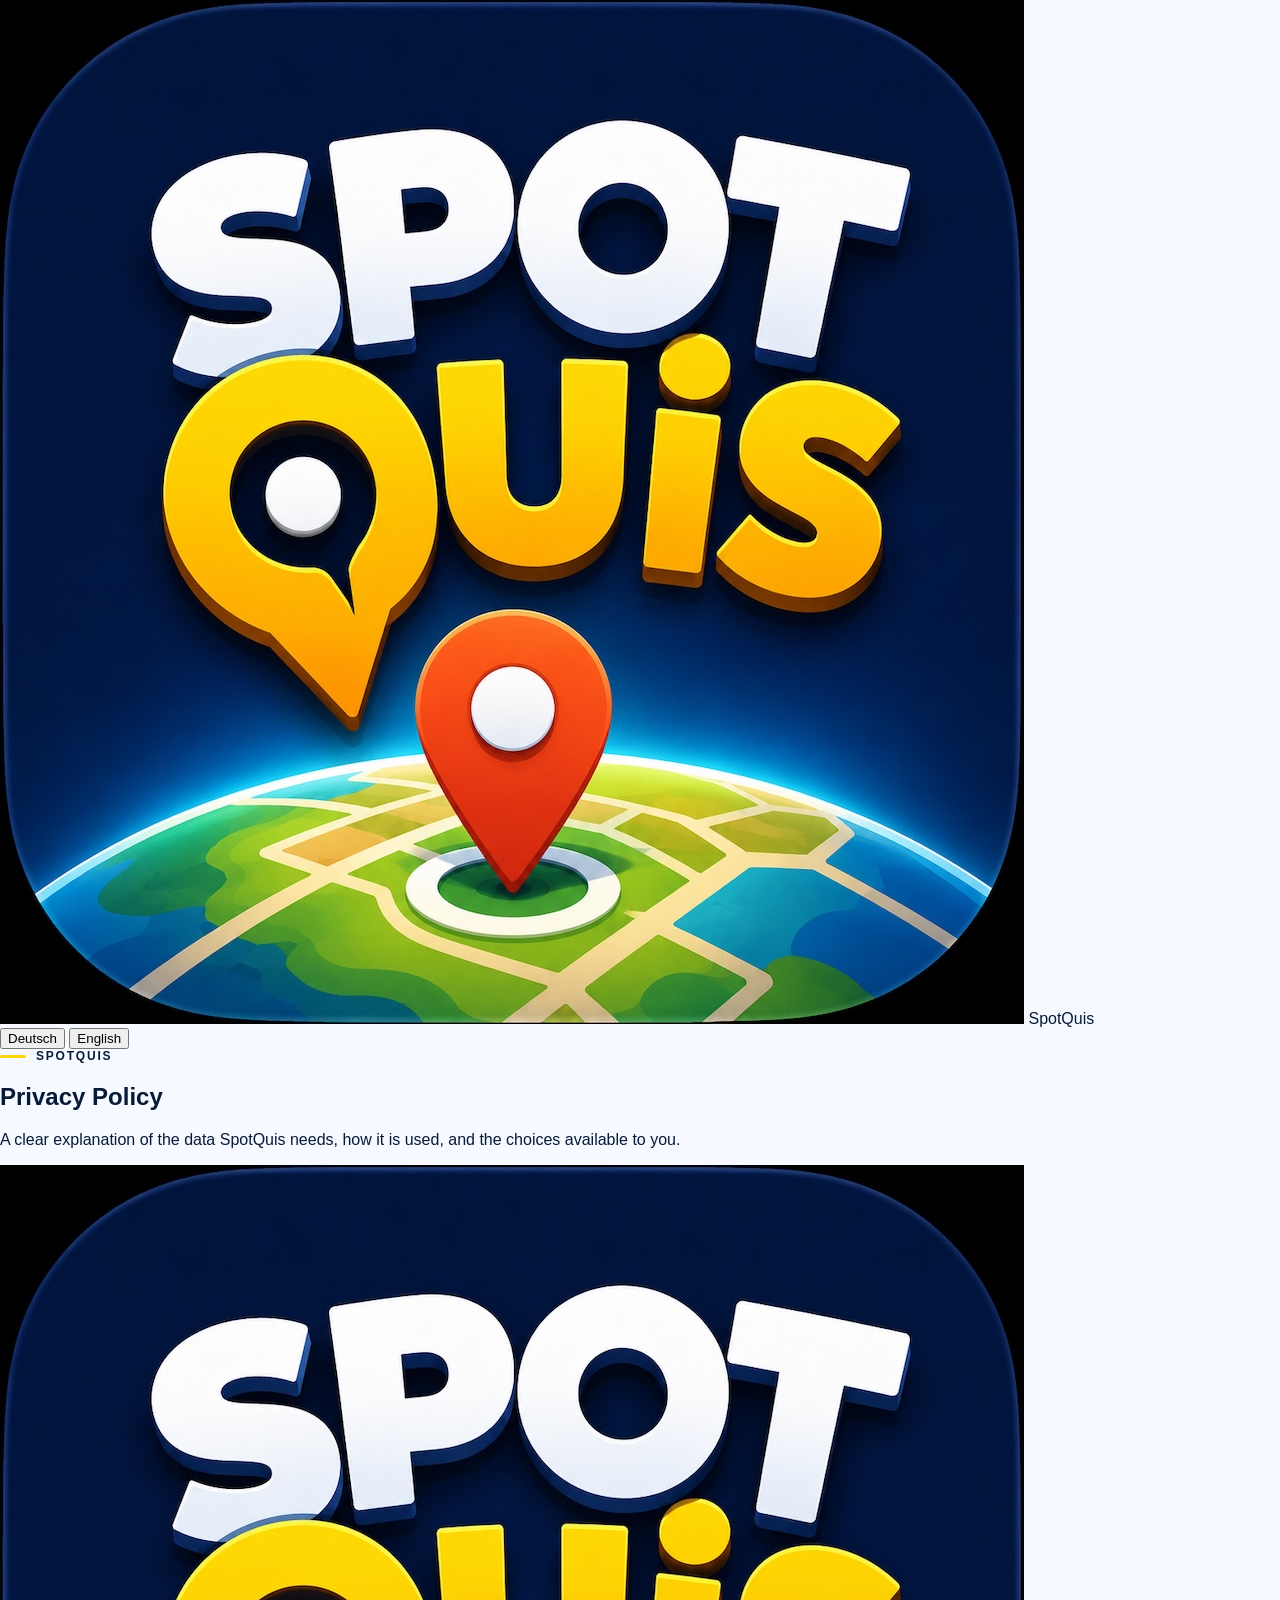
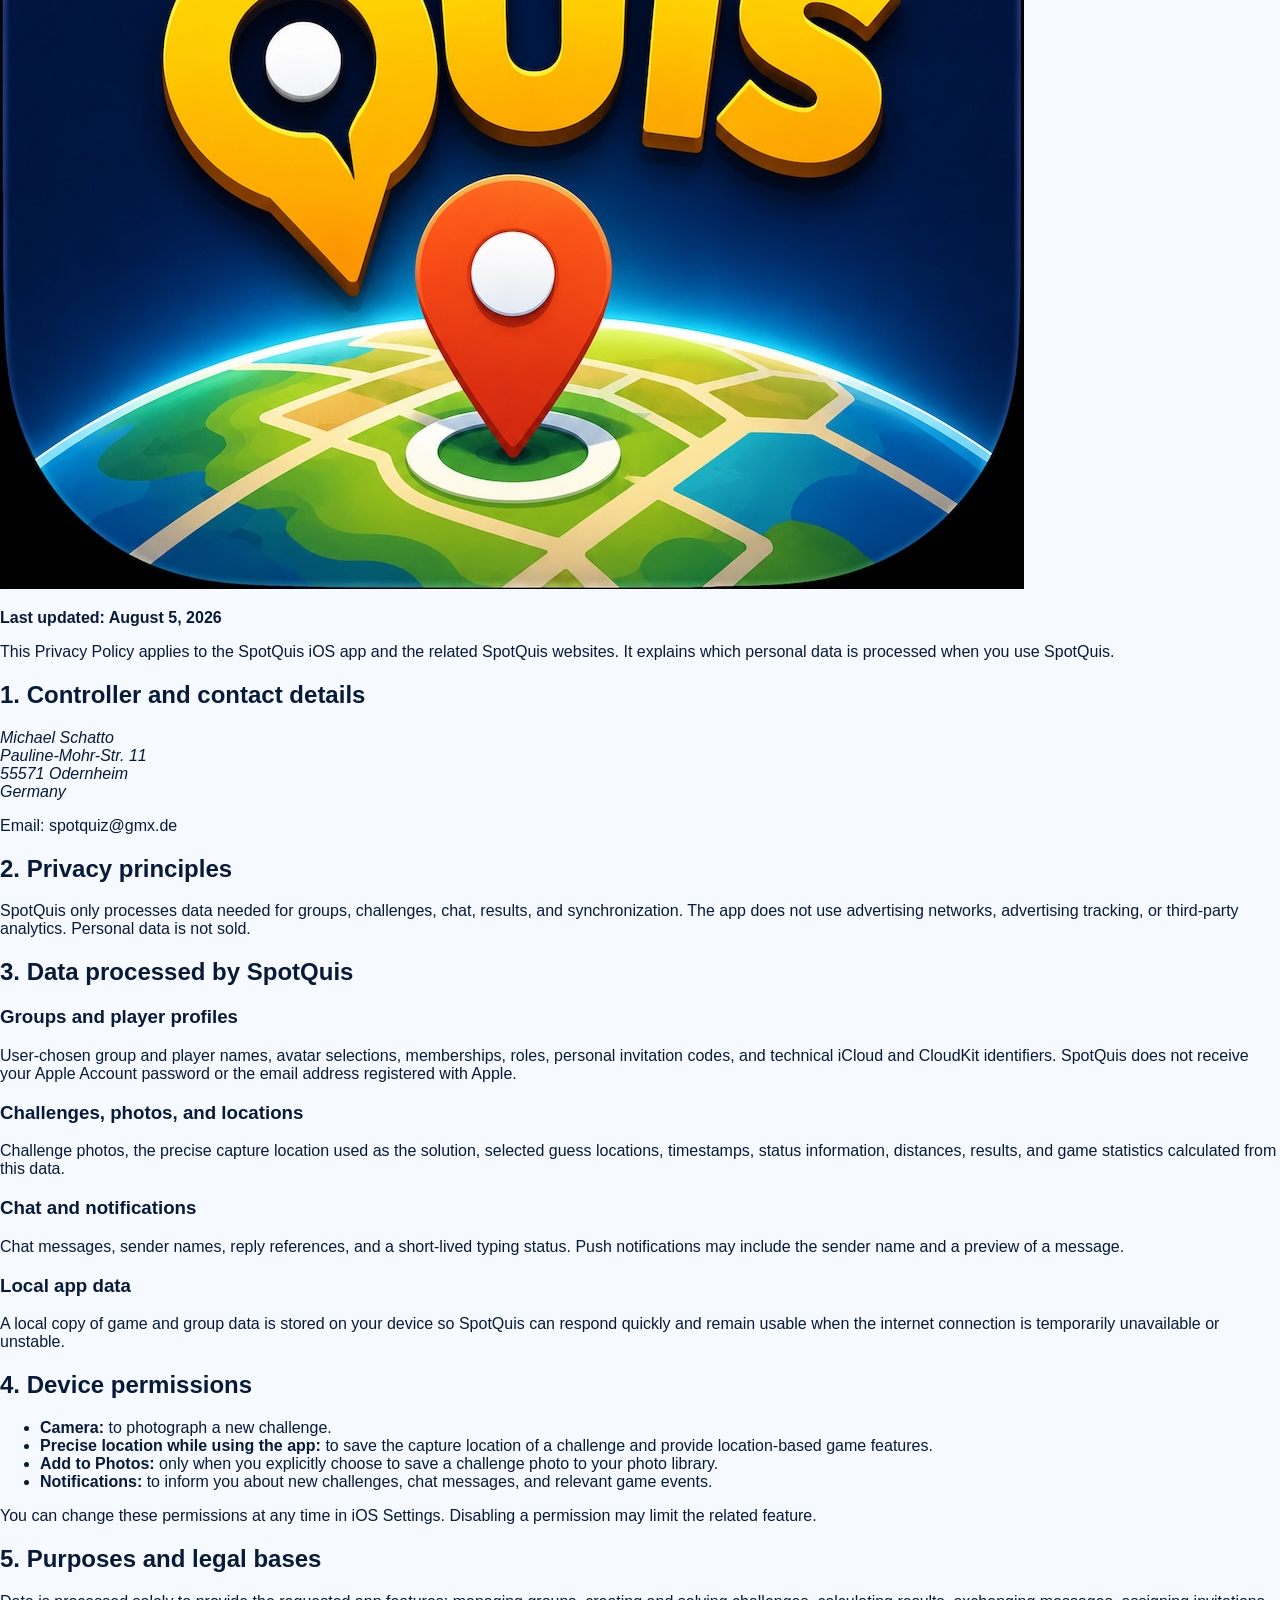
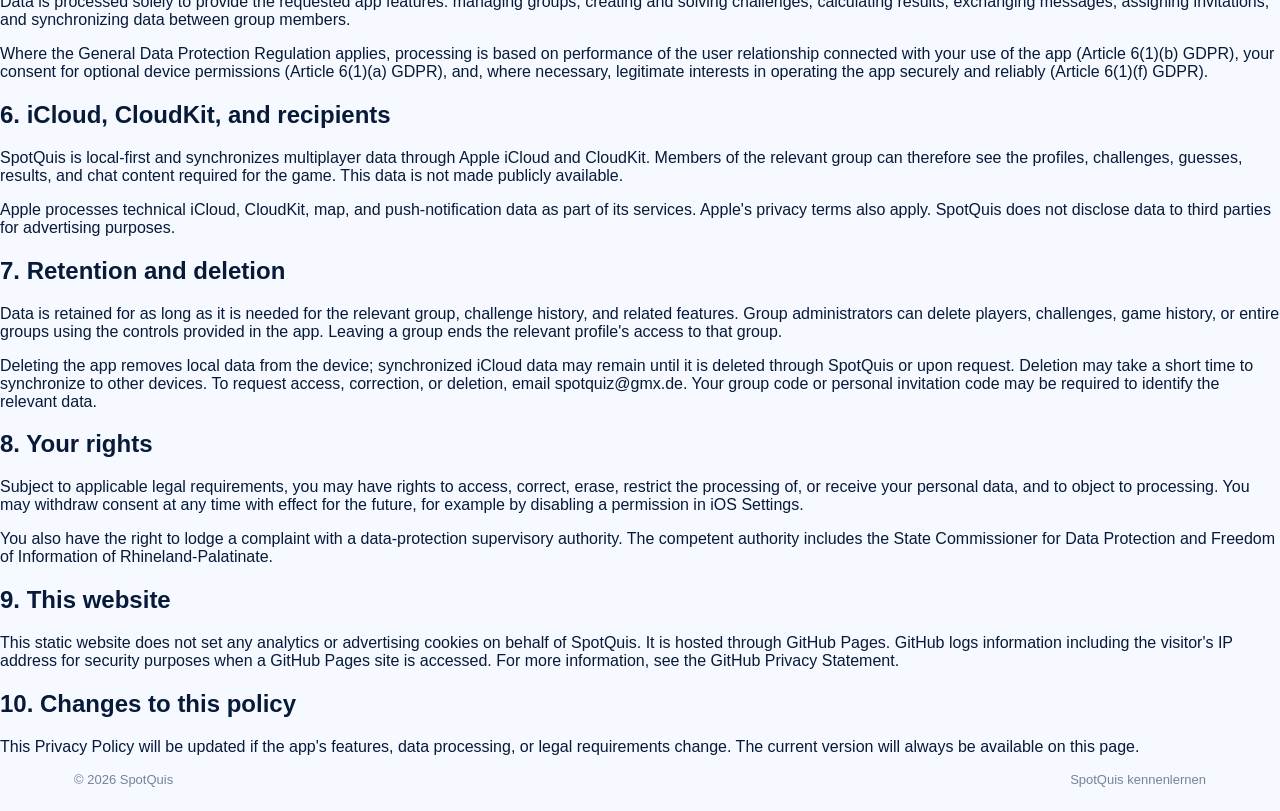
==== Website-GitHub-Pages/privacy/index.html @ 191200d1 "Zweisprachige Datenschutzerklärung hinzufügen" ====
<!doctype html>
<html lang="de">
  <head>
    <meta charset="utf-8">
    <meta name="viewport" content="width=device-width, initial-scale=1">
    <title>SpotQuis – Datenschutz / Privacy Policy</title>
    <meta name="description" content="Datenschutzerklärung und Privacy Policy für die SpotQuis App.">
    <meta property="og:title" content="SpotQuis – Datenschutz / Privacy Policy">
    <meta property="og:description" content="Informationen zum Datenschutz in der SpotQuis App.">
    <meta property="og:type" content="website">
    <meta property="og:url" content="https://mschatto.github.io/SpotQuis/Website-GitHub-Pages/privacy/">
    <meta property="og:image" content="https://mschatto.github.io/SpotQuis/Website-GitHub-Pages/assets/og.png">
    <link rel="icon" href="../assets/spotquis-icon.jpg">
    <link rel="apple-touch-icon" href="../assets/spotquis-icon.jpg">
    <link rel="stylesheet" href="../assets/style.css?v=privacy-1">
  </head>
  <body class="privacy-page">
    <header class="privacy-topbar">
      <a class="privacy-brand" href="../share/" aria-label="SpotQuis">
        <img src="../assets/spotquis-icon.jpg" alt="">
        <span>SpotQuis</span>
      </a>
      <nav class="language-switcher" aria-label="Sprache / Language">
        <button type="button" data-language="de" aria-pressed="true">Deutsch</button>
        <button type="button" data-language="en" aria-pressed="false">English</button>
      </nav>
    </header>

    <main class="privacy-main">
      <section class="privacy-hero">
        <div>
          <p class="eyebrow"><span></span> SpotQuis</p>
          <h1 data-title-de="Datenschutz" data-title-en="Privacy Policy">Datenschutz</h1>
          <p data-lead-de="Transparent erklärt: welche Daten SpotQuis benötigt, wofür sie verwendet werden und welche Möglichkeiten du hast."
             data-lead-en="A clear explanation of the data SpotQuis needs, how it is used, and the choices available to you.">
            Transparent erklärt: welche Daten SpotQuis benötigt, wofür sie verwendet werden und welche Möglichkeiten du hast.
          </p>
        </div>
        <img src="../assets/spotquis-icon.jpg" alt="SpotQuis App-Icon">
      </section>

      <article class="privacy-document" data-content-language="de">
        <div class="document-intro">
          <p><strong>Stand: 5. August 2026</strong></p>
          <p>Diese Datenschutzerklärung gilt für die iOS-App SpotQuis und die zugehörigen SpotQuis-Webseiten. Sie beschreibt, welche personenbezogenen Daten bei der Nutzung verarbeitet werden.</p>
        </div>

        <section>
          <h2>1. Verantwortlicher und Kontakt</h2>
          <address>
            Michael Schatto<br>
            Pauline-Mohr-Str. 11<br>
            55571 Odernheim<br>
            Deutschland
          </address>
          <p>E-Mail: <a href="mailto:spotquiz@gmx.de">spotquiz@gmx.de</a></p>
        </section>

        <section>
          <h2>2. Grundsätze</h2>
          <p>SpotQuis verarbeitet nur Daten, die für Gruppen, Challenges, Chat, Ergebnisse und die Synchronisierung benötigt werden. Die App verwendet keine Werbenetzwerke, kein Werbe-Tracking und keine Analysedienste von Drittanbietern. Personenbezogene Daten werden nicht verkauft.</p>
        </section>

        <section>
          <h2>3. Welche Daten verarbeitet werden</h2>
          <div class="privacy-grid">
            <div class="privacy-item">
              <h3>Gruppen und Spielerprofile</h3>
              <p>Frei gewählte Gruppen- und Spielernamen, Avatar-Auswahl, Mitgliedschaften, Rollen, persönliche Einladungscodes sowie technische iCloud- und CloudKit-Kennungen. SpotQuis erhält dadurch weder dein Apple-ID-Passwort noch deine bei Apple hinterlegte E-Mail-Adresse.</p>
            </div>
            <div class="privacy-item">
              <h3>Challenges, Fotos und Orte</h3>
              <p>Challenge-Fotos, der genaue Aufnahmeort als Lösung, ausgewählte Tipp-Positionen, Zeitangaben, Status, Distanzen, Ergebnisse und daraus berechnete Spielstatistiken.</p>
            </div>
            <div class="privacy-item">
              <h3>Chat und Benachrichtigungen</h3>
              <p>Chat-Nachrichten, Absendername, Antwortbezüge und ein kurzzeitiger Tippstatus. Push-Mitteilungen können Absendernamen und eine Nachrichtenvorschau enthalten.</p>
            </div>
            <div class="privacy-item">
              <h3>Lokale App-Daten</h3>
              <p>Eine lokale Kopie der Spiel- und Gruppendaten wird auf deinem Gerät gespeichert, damit SpotQuis schnell reagiert und zeitweise auch ohne stabile Internetverbindung nutzbar bleibt.</p>
            </div>
          </div>
        </section>

        <section>
          <h2>4. Geräteberechtigungen</h2>
          <ul>
            <li><strong>Kamera:</strong> zum Fotografieren einer neuen Challenge.</li>
            <li><strong>Genauer Standort während der Nutzung:</strong> um den Aufnahmeort einer Challenge zu speichern und standortbezogene Spielfunktionen bereitzustellen.</li>
            <li><strong>Fotos hinzufügen:</strong> nur wenn du dich ausdrücklich entscheidest, ein Challenge-Foto in deiner Mediathek zu speichern.</li>
            <li><strong>Mitteilungen:</strong> um über neue Challenges, Chat-Nachrichten und relevante Spielereignisse zu informieren.</li>
          </ul>
          <p>Du kannst diese Berechtigungen jederzeit in den iOS-Einstellungen ändern. Eine Deaktivierung kann die jeweilige Funktion einschränken.</p>
        </section>

        <section>
          <h2>5. Zwecke und Rechtsgrundlagen</h2>
          <p>Die Verarbeitung dient ausschließlich dazu, die gewünschten App-Funktionen bereitzustellen: Gruppen verwalten, Challenges erstellen und lösen, Ergebnisse berechnen, Nachrichten austauschen, Einladungen zuordnen und Daten zwischen Gruppenmitgliedern synchronisieren.</p>
          <p>Soweit die Datenschutz-Grundverordnung anwendbar ist, erfolgt die Verarbeitung zur Erfüllung des mit der App-Nutzung verbundenen Nutzungsverhältnisses (Art. 6 Abs. 1 lit. b DSGVO), aufgrund deiner Einwilligung bei optionalen Geräteberechtigungen (Art. 6 Abs. 1 lit. a DSGVO) und, soweit erforderlich, aufgrund berechtigter Interessen an einem sicheren und zuverlässigen Betrieb (Art. 6 Abs. 1 lit. f DSGVO).</p>
        </section>

        <section>
          <h2>6. iCloud, CloudKit und Empfänger</h2>
          <p>SpotQuis ist „Local First“ und synchronisiert Mehrspieler-Daten über Apple iCloud und CloudKit. Dadurch können die Mitglieder der jeweiligen Gruppe die für das Spiel erforderlichen Profile, Challenges, Tipps, Ergebnisse und Chat-Inhalte sehen. Daten werden nicht öffentlich bereitgestellt.</p>
          <p>Apple verarbeitet technische iCloud-, CloudKit-, Karten- und Push-Mitteilungsdaten im Rahmen seiner Dienste. Es gelten ergänzend die Datenschutzbestimmungen von Apple. SpotQuis gibt Daten nicht zu Werbezwecken an Dritte weiter.</p>
        </section>

        <section>
          <h2>7. Speicherdauer und Löschung</h2>
          <p>Daten werden gespeichert, solange sie für die jeweilige Gruppe, den Challenge-Verlauf und die zugehörigen Funktionen benötigt werden. Gruppenadministratoren können Spieler, Challenges, Spielverläufe oder ganze Gruppen über die angebotenen App-Funktionen löschen. Das Verlassen einer Gruppe beendet den Zugriff des betreffenden Profils auf diese Gruppe.</p>
          <p>Beim Löschen der App werden die lokalen Daten vom Gerät entfernt; synchronisierte iCloud-Daten können weiterhin bestehen, bis sie über SpotQuis oder auf Anfrage gelöscht werden. Die Synchronisierung einer Löschung auf andere Geräte kann kurze Zeit dauern. Für Auskunft, Berichtigung oder Löschung kannst du dich unter <a href="mailto:spotquiz@gmx.de">spotquiz@gmx.de</a> melden. Zur Zuordnung kann die Angabe des Gruppen- oder persönlichen Einladungscodes erforderlich sein.</p>
        </section>

        <section>
          <h2>8. Deine Rechte</h2>
          <p>Soweit die gesetzlichen Voraussetzungen vorliegen, hast du insbesondere Rechte auf Auskunft, Berichtigung, Löschung, Einschränkung der Verarbeitung, Datenübertragbarkeit und Widerspruch. Eine erteilte Einwilligung kann jederzeit mit Wirkung für die Zukunft widerrufen werden, etwa durch das Abschalten einer Berechtigung in den iOS-Einstellungen.</p>
          <p>Du kannst dich außerdem bei einer Datenschutzaufsichtsbehörde beschweren. Zuständig ist insbesondere der <a href="https://www.datenschutz.rlp.de/themen/datenschutzhinweise/beschwerden" target="_blank" rel="noreferrer">Landesbeauftragte für den Datenschutz und die Informationsfreiheit Rheinland-Pfalz</a>.</p>
        </section>

        <section>
          <h2>9. Diese Website</h2>
          <p>Diese statische Website setzt durch SpotQuis keine eigenen Analyse- oder Werbe-Cookies ein. Sie wird über GitHub Pages bereitgestellt. GitHub protokolliert beim Abruf einer GitHub-Pages-Seite unter anderem die IP-Adresse zu Sicherheitszwecken. Weitere Informationen enthält die <a href="https://docs.github.com/en/site-policy/privacy-policies/github-general-privacy-statement" target="_blank" rel="noreferrer">Datenschutzerklärung von GitHub</a>.</p>
        </section>

        <section>
          <h2>10. Änderungen</h2>
          <p>Diese Datenschutzerklärung wird angepasst, wenn sich Funktionen, Datenverarbeitungen oder rechtliche Anforderungen ändern. Die aktuelle Fassung ist stets auf dieser Seite verfügbar.</p>
        </section>
      </article>

      <article class="privacy-document" data-content-language="en" hidden>
        <div class="document-intro">
          <p><strong>Last updated: August 5, 2026</strong></p>
          <p>This Privacy Policy applies to the SpotQuis iOS app and the related SpotQuis websites. It explains which personal data is processed when you use SpotQuis.</p>
        </div>

        <section>
          <h2>1. Controller and contact details</h2>
          <address>
            Michael Schatto<br>
            Pauline-Mohr-Str. 11<br>
            55571 Odernheim<br>
            Germany
          </address>
          <p>Email: <a href="mailto:spotquiz@gmx.de">spotquiz@gmx.de</a></p>
        </section>

        <section>
          <h2>2. Privacy principles</h2>
          <p>SpotQuis only processes data needed for groups, challenges, chat, results, and synchronization. The app does not use advertising networks, advertising tracking, or third-party analytics. Personal data is not sold.</p>
        </section>

        <section>
          <h2>3. Data processed by SpotQuis</h2>
          <div class="privacy-grid">
            <div class="privacy-item">
              <h3>Groups and player profiles</h3>
              <p>User-chosen group and player names, avatar selections, memberships, roles, personal invitation codes, and technical iCloud and CloudKit identifiers. SpotQuis does not receive your Apple Account password or the email address registered with Apple.</p>
            </div>
            <div class="privacy-item">
              <h3>Challenges, photos, and locations</h3>
              <p>Challenge photos, the precise capture location used as the solution, selected guess locations, timestamps, status information, distances, results, and game statistics calculated from this data.</p>
            </div>
            <div class="privacy-item">
              <h3>Chat and notifications</h3>
              <p>Chat messages, sender names, reply references, and a short-lived typing status. Push notifications may include the sender name and a preview of a message.</p>
            </div>
            <div class="privacy-item">
              <h3>Local app data</h3>
              <p>A local copy of game and group data is stored on your device so SpotQuis can respond quickly and remain usable when the internet connection is temporarily unavailable or unstable.</p>
            </div>
          </div>
        </section>

        <section>
          <h2>4. Device permissions</h2>
          <ul>
            <li><strong>Camera:</strong> to photograph a new challenge.</li>
            <li><strong>Precise location while using the app:</strong> to save the capture location of a challenge and provide location-based game features.</li>
            <li><strong>Add to Photos:</strong> only when you explicitly choose to save a challenge photo to your photo library.</li>
            <li><strong>Notifications:</strong> to inform you about new challenges, chat messages, and relevant game events.</li>
          </ul>
          <p>You can change these permissions at any time in iOS Settings. Disabling a permission may limit the related feature.</p>
        </section>

        <section>
          <h2>5. Purposes and legal bases</h2>
          <p>Data is processed solely to provide the requested app features: managing groups, creating and solving challenges, calculating results, exchanging messages, assigning invitations, and synchronizing data between group members.</p>
          <p>Where the General Data Protection Regulation applies, processing is based on performance of the user relationship connected with your use of the app (Article 6(1)(b) GDPR), your consent for optional device permissions (Article 6(1)(a) GDPR), and, where necessary, legitimate interests in operating the app securely and reliably (Article 6(1)(f) GDPR).</p>
        </section>

        <section>
          <h2>6. iCloud, CloudKit, and recipients</h2>
          <p>SpotQuis is local-first and synchronizes multiplayer data through Apple iCloud and CloudKit. Members of the relevant group can therefore see the profiles, challenges, guesses, results, and chat content required for the game. This data is not made publicly available.</p>
          <p>Apple processes technical iCloud, CloudKit, map, and push-notification data as part of its services. Apple's privacy terms also apply. SpotQuis does not disclose data to third parties for advertising purposes.</p>
        </section>

        <section>
          <h2>7. Retention and deletion</h2>
          <p>Data is retained for as long as it is needed for the relevant group, challenge history, and related features. Group administrators can delete players, challenges, game history, or entire groups using the controls provided in the app. Leaving a group ends the relevant profile's access to that group.</p>
          <p>Deleting the app removes local data from the device; synchronized iCloud data may remain until it is deleted through SpotQuis or upon request. Deletion may take a short time to synchronize to other devices. To request access, correction, or deletion, email <a href="mailto:spotquiz@gmx.de">spotquiz@gmx.de</a>. Your group code or personal invitation code may be required to identify the relevant data.</p>
        </section>

        <section>
          <h2>8. Your rights</h2>
          <p>Subject to applicable legal requirements, you may have rights to access, correct, erase, restrict the processing of, or receive your personal data, and to object to processing. You may withdraw consent at any time with effect for the future, for example by disabling a permission in iOS Settings.</p>
          <p>You also have the right to lodge a complaint with a data-protection supervisory authority. The competent authority includes the <a href="https://www.datenschutz.rlp.de/themen/datenschutzhinweise/beschwerden" target="_blank" rel="noreferrer">State Commissioner for Data Protection and Freedom of Information of Rhineland-Palatinate</a>.</p>
        </section>

        <section>
          <h2>9. This website</h2>
          <p>This static website does not set any analytics or advertising cookies on behalf of SpotQuis. It is hosted through GitHub Pages. GitHub logs information including the visitor's IP address for security purposes when a GitHub Pages site is accessed. For more information, see the <a href="https://docs.github.com/en/site-policy/privacy-policies/github-general-privacy-statement" target="_blank" rel="noreferrer">GitHub Privacy Statement</a>.</p>
        </section>

        <section>
          <h2>10. Changes to this policy</h2>
          <p>This Privacy Policy will be updated if the app's features, data processing, or legal requirements change. The current version will always be available on this page.</p>
        </section>
      </article>

      <footer class="privacy-footer">
        <span>© 2026 SpotQuis</span>
        <a href="../share/">SpotQuis kennenlernen</a>
      </footer>
    </main>

    <script>
      (() => {
        const buttons = [...document.querySelectorAll("[data-language]")];
        const documents = [...document.querySelectorAll("[data-content-language]")];
        const heading = document.querySelector(".privacy-hero h1");
        const lead = document.querySelector(".privacy-hero > div > p:last-child");

        const setLanguage = (language, updateAddress = true) => {
          const selected = language === "en" ? "en" : "de";
          document.documentElement.lang = selected;
          document.title = selected === "de"
            ? "SpotQuis – Datenschutz"
            : "SpotQuis – Privacy Policy";
          heading.textContent = selected === "de" ? heading.dataset.titleDe : heading.dataset.titleEn;
          lead.textContent = selected === "de" ? lead.dataset.leadDe : lead.dataset.leadEn;
          documents.forEach((documentBlock) => {
            documentBlock.hidden = documentBlock.dataset.contentLanguage !== selected;
          });
          buttons.forEach((button) => {
            button.setAttribute("aria-pressed", String(button.dataset.language === selected));
          });
          if (updateAddress) {
            const url = new URL(window.location.href);
            url.searchParams.set("lang", selected);
            window.history.replaceState({}, "", url);
          }
        };

        buttons.forEach((button) => {
          button.addEventListener("click", () => setLanguage(button.dataset.language));
        });

        const requestedLanguage = new URLSearchParams(window.location.search).get("lang");
        const initialLanguage = requestedLanguage || (navigator.language.toLowerCase().startsWith("de") ? "de" : "en");
        setLanguage(initialLanguage, false);
      })();
    </script>
  </body>
</html>
---- Website-GitHub-Pages/assets/style.css ----
:root{--ink:#071a38;--navy:#061f49;--blue:#0b4ca7;--cyan:#00bfe9;--yellow:#ffd600;--coral:#ff5b43;--cream:#f6f9ff}*{box-sizing:border-box}html{scroll-behavior:smooth}body{margin:0;background:var(--cream);color:var(--ink);font-family:-apple-system,BlinkMacSystemFont,"Segoe UI",Arial,sans-serif;-webkit-font-smoothing:antialiased}a{color:inherit;text-decoration:none}main{min-height:100vh;overflow:hidden}.topbar{position:absolute;z-index:20;top:0;left:50%;transform:translateX(-50%);width:min(1180px,calc(100% - 40px));height:96px;display:flex;align-items:center;justify-content:space-between}.brand{display:inline-flex;align-items:center;gap:11px;color:#fff;font-size:20px;font-weight:850;letter-spacing:-.03em}.brand img{width:42px;height:42px;border-radius:11px;box-shadow:0 9px 20px rgba(0,0,0,.24)}.hero{position:relative;min-height:760px;padding:150px max(24px,calc((100vw - 1180px)/2)) 105px;display:grid;grid-template-columns:1.05fr .95fr;align-items:center;gap:70px;color:#fff;background:radial-gradient(circle at 80% 40%,rgba(0,191,233,.28),transparent 31%),linear-gradient(135deg,#041631 0%,#062a63 56%,#063f68 100%)}.hero:after{content:"";position:absolute;left:-3%;right:-3%;bottom:-55px;height:110px;background:var(--cream);border-radius:50% 50% 0 0}.hero-copy,.hero-art{position:relative;z-index:2}.eyebrow{display:flex;align-items:center;gap:10px;margin:0 0 19px;text-transform:uppercase;letter-spacing:.15em;font-size:12px;font-weight:800}.eyebrow span{width:26px;height:3px;border-radius:99px;background:var(--yellow)}.hero h1{margin:0;max-width:680px;font-size:clamp(58px,6.6vw,94px);line-height:.91;letter-spacing:-.065em;font-weight:900}.hero h1 em{color:var(--yellow);font-style:normal}.hero-text{max-width:590px;margin:30px 0 34px;color:rgba(255,255,255,.76);font-size:clamp(18px,2vw,22px);line-height:1.55}.hero-actions{display:flex;align-items:center;gap:22px}.hero-actions>p{max-width:210px;margin:0;color:rgba(255,255,255,.62);font-size:13px;line-height:1.45}.store-button{min-width:206px;min-height:62px;display:inline-flex;align-items:center;justify-content:center;gap:12px;padding:10px 20px;border:1px solid rgba(255,255,255,.38);border-radius:17px;background:#03070e;color:#fff;box-shadow:0 14px 35px rgba(0,0,0,.25);transition:transform .2s ease,box-shadow .2s ease}.store-button:hover{transform:translateY(-2px);box-shadow:0 18px 40px rgba(0,0,0,.32)}.store-button:focus-visible{outline:3px solid var(--yellow);outline-offset:4px}.store-button>span:not(.apple){display:flex;flex-direction:column}.store-button small{font-size:11px;line-height:1.05}.store-button strong{font-size:21px;line-height:1.1;letter-spacing:-.025em}.apple{font-size:34px;line-height:1}.compact{min-width:162px;min-height:49px;padding:7px 14px;border-radius:14px}.compact .apple{font-size:27px}.compact strong{font-size:17px}.compact small{font-size:9px}.hero-art{min-height:485px;display:grid;place-items:center}.logo-card{position:relative;z-index:3;width:min(390px,72vw);aspect-ratio:1;padding:12px;border-radius:30%;background:rgba(255,255,255,.12);box-shadow:0 42px 90px rgba(0,0,0,.38);transform:rotate(4deg)}.logo-card img{width:100%;height:100%;object-fit:cover;border-radius:27%;display:block}.orbit{position:absolute;border:1px solid rgba(255,255,255,.14);border-radius:50%}.orbit-one{width:470px;height:470px}.orbit-two{width:580px;height:580px}.floating-pin{position:absolute;z-index:4;width:68px;height:68px;display:grid;place-items:center;border-radius:50% 50% 50% 12px;color:var(--navy);font-size:28px;font-weight:900;box-shadow:0 18px 35px rgba(0,0,0,.3);transform:rotate(-45deg)}.floating-pin::first-letter{transform:rotate(45deg)}.pin-yellow{top:35px;right:8px;background:var(--yellow)}.pin-coral{bottom:12px;left:12px;color:#fff;background:var(--coral)}.how-it-works{max-width:1180px;margin:0 auto;padding:135px 24px 115px}.section-heading{max-width:760px}.section-heading .eyebrow{color:var(--blue)}.section-heading h2,.final-cta h2{margin:0;font-size:clamp(38px,5vw,68px);line-height:1;letter-spacing:-.055em;font-weight:900}.steps{display:grid;grid-template-columns:repeat(3,1fr);gap:18px;margin-top:55px}.step-card{min-height:265px;padding:30px;border:1px solid #dbe6f7;border-radius:28px;background:#fff;box-shadow:0 18px 50px rgba(14,54,109,.08)}.step-card:nth-child(2){transform:translateY(24px)}.step-number{color:var(--cyan);font-size:13px;font-weight:900;letter-spacing:.12em}.step-card h3{margin:66px 0 10px;font-size:23px;letter-spacing:-.035em}.step-card p{margin:0;color:#64728a;line-height:1.55}.final-cta{width:min(1180px,calc(100% - 40px));margin:20px auto 80px;padding:44px 48px;display:grid;grid-template-columns:auto 1fr auto;align-items:center;gap:34px;border-radius:34px;color:#fff;background:linear-gradient(120deg,#061d43,#0b4ea7 70%,#0876aa);box-shadow:0 30px 70px rgba(6,36,82,.2)}.final-cta>img{width:104px;height:104px;border-radius:25px;box-shadow:0 14px 30px rgba(0,0,0,.28)}.final-cta .eyebrow{margin-bottom:10px}.final-cta h2{font-size:clamp(36px,4vw,58px)}.final-cta p:not(.eyebrow){margin:10px 0 0;color:rgba(255,255,255,.7)}footer{max-width:1180px;margin:0 auto;padding:0 24px 38px;display:flex;justify-content:space-between;color:#768399;font-size:13px}.invite-page{min-height:100vh;background:radial-gradient(circle at 70% 20%,rgba(0,191,233,.3),transparent 30%),linear-gradient(135deg,#041631,#063f68);color:#fff}.invite-shell{min-height:100vh;display:grid;place-items:center;padding:24px}.invite-card{width:min(600px,100%);padding:52px;text-align:center;border:1px solid rgba(255,255,255,.2);border-radius:36px;background:rgba(5,29,66,.78);box-shadow:0 35px 80px rgba(0,0,0,.28)}.invite-card>img{width:126px;height:126px;border-radius:30px;box-shadow:0 20px 45px rgba(0,0,0,.3)}.invite-card .eyebrow{justify-content:center;margin-top:34px;color:var(--yellow)}.invite-card h1{margin:0;font-size:clamp(42px,8vw,68px);line-height:.95;letter-spacing:-.055em}.invite-card>p:not(.eyebrow){margin:24px auto 30px;max-width:460px;color:rgba(255,255,255,.75);font-size:18px;line-height:1.55}.quiet-link{display:block;margin-top:22px;color:#b9dcff;text-decoration:underline;text-underline-offset:4px}
@media(max-width:860px){.topbar{height:82px;width:calc(100% - 30px)}.brand span{display:none}.compact{min-width:145px}.hero{min-height:auto;padding:125px 24px 105px;grid-template-columns:1fr;gap:45px;text-align:center}.hero .eyebrow,.hero-actions{justify-content:center}.hero-text{margin-left:auto;margin-right:auto}.hero-art{min-height:400px}.logo-card{width:min(330px,72vw)}.orbit-one{width:390px;height:390px}.orbit-two{width:470px;height:470px}.steps{grid-template-columns:1fr}.step-card{min-height:210px}.step-card:nth-child(2){transform:none}.step-card h3{margin-top:38px}.final-cta{grid-template-columns:auto 1fr;padding:34px}.final-cta .store-button{grid-column:1/-1;justify-self:stretch}}
@media(max-width:560px){.hero h1{font-size:clamp(52px,16vw,72px)}.hero-actions{flex-direction:column}.hero-actions>p{max-width:280px}.hero-art{min-height:330px}.floating-pin{width:56px;height:56px}.how-it-works{padding-top:105px}.final-cta{grid-template-columns:1fr;text-align:center;padding:30px 22px}.final-cta>img{margin:0 auto}.final-cta .eyebrow{justify-content:center}footer{flex-direction:column;align-items:center;gap:8px}.invite-card{padding:38px 22px}}
@media(prefers-reduced-motion:reduce){html{scroll-behavior:auto}.store-button{transition:none}}
.floating-pin span{transform:rotate(45deg)}

/* Breite Ansicht: kompakte, bündig ausgerichtete Erklärungskarten. */
@media(min-width:861px){
  .how-it-works{padding-top:95px;padding-bottom:80px}
  .steps{gap:12px;margin-top:42px;align-items:stretch}
  .step-card{min-height:220px;padding:24px}
  .step-card:nth-child(2){transform:none}
  .step-card h3{margin-top:42px}
}

/* Kompakte Gesamtgestaltung. Diese Regeln ersetzen bewusst die großzügige Erstfassung. */
.topbar{height:78px}
.hero{min-height:640px;padding-top:112px;padding-bottom:75px;gap:45px}
.hero h1{font-size:clamp(50px,5.4vw,76px)}
.hero-text{margin:22px 0 26px;font-size:clamp(17px,1.7vw,20px)}
.hero-art{min-height:390px}
.logo-card{width:min(310px,68vw)}
.orbit-one{width:390px;height:390px}
.orbit-two{width:480px;height:480px}
.floating-pin{width:58px;height:58px;font-size:24px}
.how-it-works{padding:70px 24px 62px}
.section-heading h2,.final-cta h2{font-size:clamp(36px,4.2vw,54px)}
.steps{gap:12px;margin-top:34px;align-items:stretch}
.step-card{min-height:170px;padding:22px;border-radius:22px}
.step-card:nth-child(2){transform:none}
.step-card h3{margin:28px 0 8px;font-size:20px}
.step-card p{font-size:15px;line-height:1.45}
.final-cta{margin:0 auto 48px;padding:28px 32px;gap:24px;border-radius:26px}
.final-cta>img{width:82px;height:82px;border-radius:20px}
.final-cta h2{font-size:clamp(34px,3.4vw,46px)}
.final-cta p:not(.eyebrow){margin-top:6px}
.store-button{min-width:186px;min-height:56px;padding:8px 17px}
.store-button strong{font-size:19px}
footer{padding-bottom:24px}
.invite-card{padding:38px;border-radius:28px}
.invite-card>img{width:104px;height:104px;border-radius:25px}
.invite-card .eyebrow{margin-top:26px}
.invite-card h1{font-size:clamp(38px,7vw,56px)}
.invite-card>p:not(.eyebrow){margin:18px auto 24px}

@media(max-width:860px){
  .topbar{height:72px}
  .hero{padding:102px 20px 70px;gap:26px}
  .hero h1{font-size:clamp(46px,13vw,64px)}
  .hero-text{margin:18px auto 22px}
  .hero-art{min-height:300px}
  .logo-card{width:min(260px,66vw)}
  .orbit-one{width:320px;height:320px}
  .orbit-two{width:390px;height:390px}
  .how-it-works{padding:65px 20px 55px}
  .steps{gap:10px;margin-top:28px}
  .step-card{min-height:160px;padding:20px}
  .step-card h3{margin-top:22px}
  .final-cta{margin-bottom:36px;padding:24px;gap:20px}
  footer{padding-bottom:22px}
}

@media(max-width:560px){
  .hero{padding-bottom:58px}
  .hero-actions{gap:14px}
  .hero-art{min-height:260px}
  .logo-card{width:min(220px,64vw)}
  .orbit-one{width:280px;height:280px}
  .orbit-two{width:340px;height:340px}
  .how-it-works{padding-top:55px;padding-bottom:45px}
  .section-heading h2{font-size:34px}
  .final-cta{padding:24px 20px}
  .invite-card{padding:30px 20px}
}

.invite-code{margin:0 auto 24px;padding:14px 20px;border:1px solid rgba(255,255,255,.2);border-radius:16px;background:rgba(255,255,255,.08)}
.invite-code small{display:block;margin-bottom:5px;color:rgba(255,255,255,.65);font-size:11px;text-transform:uppercase;letter-spacing:.12em}
.invite-code strong{font-size:23px;letter-spacing:.16em}
.invite-actions{display:grid;justify-items:center;gap:4px}
.invite-open-button{min-width:250px}
.open-symbol{font-size:28px;font-weight:800}
.invite-note{margin:20px auto 0!important;font-size:13px!important;color:rgba(255,255,255,.58)!important}
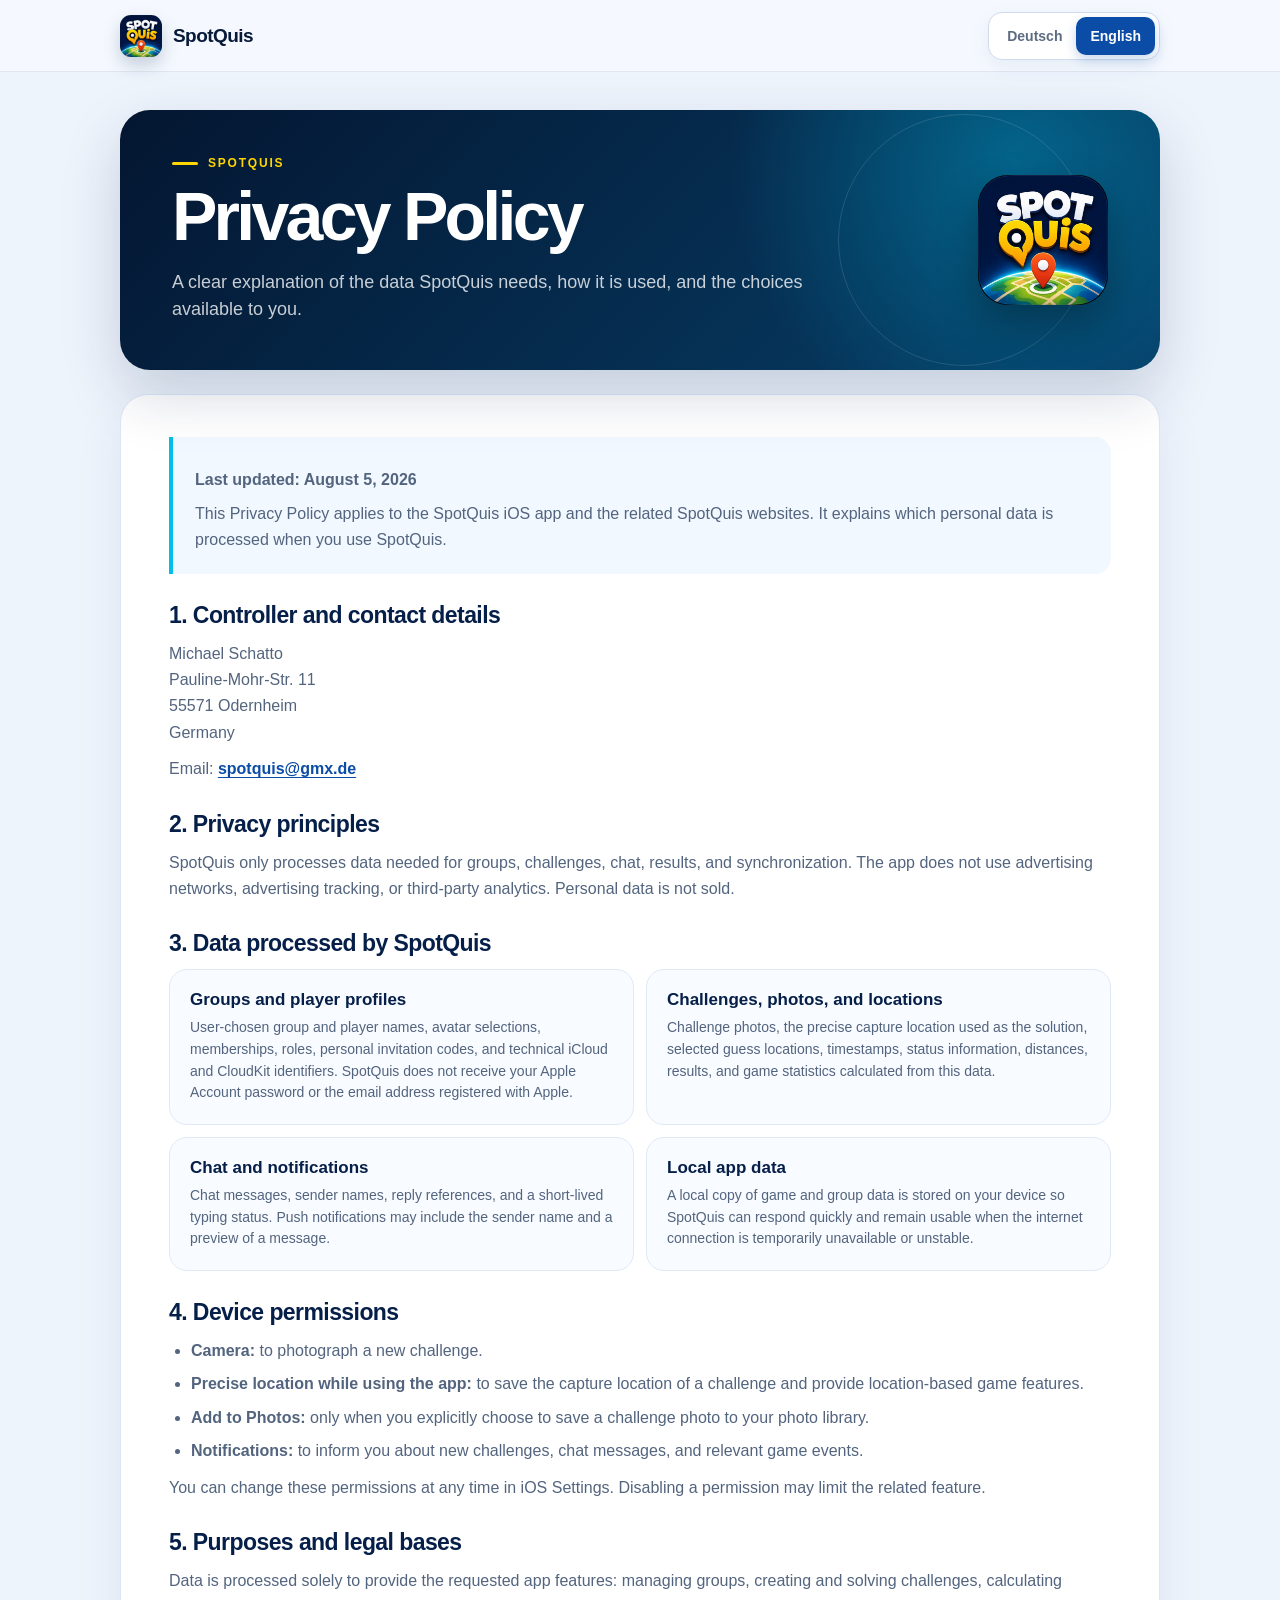
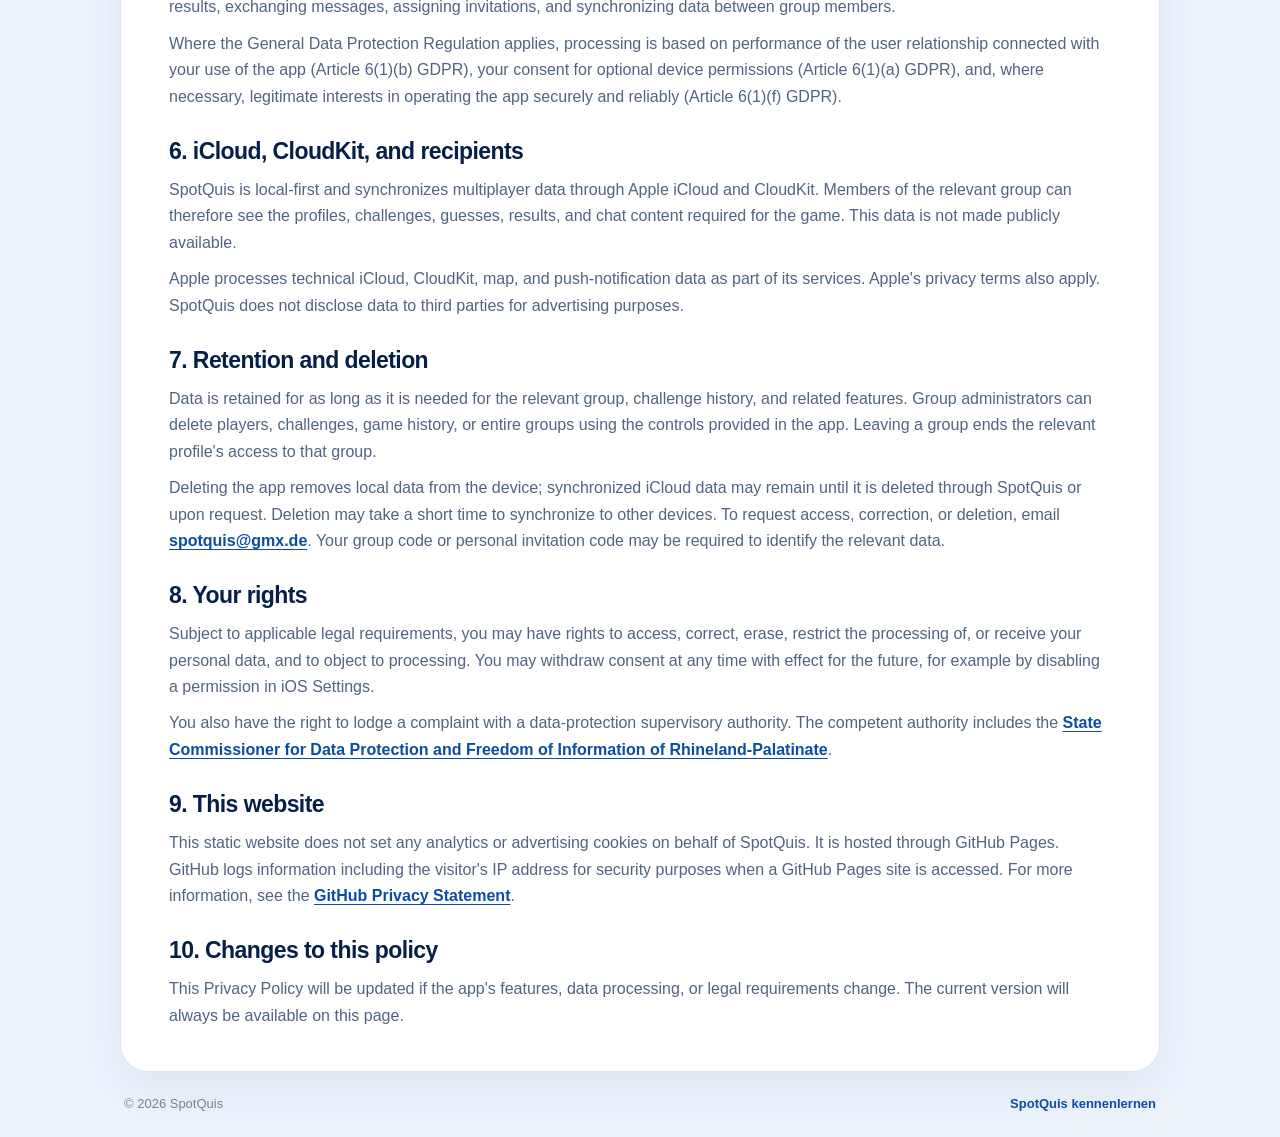
==== commit a2d06057: "E-Mail-Adresse auf spotquis@gmx.de korrigieren" ====
--- a/Website-GitHub-Pages/privacy/index.html
+++ b/Website-GitHub-Pages/privacy/index.html
@@ -53,7 +53,7 @@
             55571 Odernheim<br>
             Deutschland
           </address>
-          <p>E-Mail: <a href="mailto:spotquiz@gmx.de">spotquiz@gmx.de</a></p>
+          <p>E-Mail: <a href="mailto:spotquis@gmx.de">spotquis@gmx.de</a></p>
         </section>
 
         <section>
@@ -109,7 +109,7 @@
         <section>
           <h2>7. Speicherdauer und Löschung</h2>
           <p>Daten werden gespeichert, solange sie für die jeweilige Gruppe, den Challenge-Verlauf und die zugehörigen Funktionen benötigt werden. Gruppenadministratoren können Spieler, Challenges, Spielverläufe oder ganze Gruppen über die angebotenen App-Funktionen löschen. Das Verlassen einer Gruppe beendet den Zugriff des betreffenden Profils auf diese Gruppe.</p>
-          <p>Beim Löschen der App werden die lokalen Daten vom Gerät entfernt; synchronisierte iCloud-Daten können weiterhin bestehen, bis sie über SpotQuis oder auf Anfrage gelöscht werden. Die Synchronisierung einer Löschung auf andere Geräte kann kurze Zeit dauern. Für Auskunft, Berichtigung oder Löschung kannst du dich unter <a href="mailto:spotquiz@gmx.de">spotquiz@gmx.de</a> melden. Zur Zuordnung kann die Angabe des Gruppen- oder persönlichen Einladungscodes erforderlich sein.</p>
+          <p>Beim Löschen der App werden die lokalen Daten vom Gerät entfernt; synchronisierte iCloud-Daten können weiterhin bestehen, bis sie über SpotQuis oder auf Anfrage gelöscht werden. Die Synchronisierung einer Löschung auf andere Geräte kann kurze Zeit dauern. Für Auskunft, Berichtigung oder Löschung kannst du dich unter <a href="mailto:spotquis@gmx.de">spotquis@gmx.de</a> melden. Zur Zuordnung kann die Angabe des Gruppen- oder persönlichen Einladungscodes erforderlich sein.</p>
         </section>
 
         <section>
@@ -143,7 +143,7 @@
             55571 Odernheim<br>
             Germany
           </address>
-          <p>Email: <a href="mailto:spotquiz@gmx.de">spotquiz@gmx.de</a></p>
+          <p>Email: <a href="mailto:spotquis@gmx.de">spotquis@gmx.de</a></p>
         </section>
 
         <section>
@@ -199,7 +199,7 @@
         <section>
           <h2>7. Retention and deletion</h2>
           <p>Data is retained for as long as it is needed for the relevant group, challenge history, and related features. Group administrators can delete players, challenges, game history, or entire groups using the controls provided in the app. Leaving a group ends the relevant profile's access to that group.</p>
-          <p>Deleting the app removes local data from the device; synchronized iCloud data may remain until it is deleted through SpotQuis or upon request. Deletion may take a short time to synchronize to other devices. To request access, correction, or deletion, email <a href="mailto:spotquiz@gmx.de">spotquiz@gmx.de</a>. Your group code or personal invitation code may be required to identify the relevant data.</p>
+          <p>Deleting the app removes local data from the device; synchronized iCloud data may remain until it is deleted through SpotQuis or upon request. Deletion may take a short time to synchronize to other devices. To request access, correction, or deletion, email <a href="mailto:spotquis@gmx.de">spotquis@gmx.de</a>. Your group code or personal invitation code may be required to identify the relevant data.</p>
         </section>
 
         <section>
--- a/Website-GitHub-Pages/assets/style.css
+++ b/Website-GitHub-Pages/assets/style.css
@@ -80,3 +80,42 @@
 .invite-open-button{min-width:250px}
 .open-symbol{font-size:28px;font-weight:800}
 .invite-note{margin:20px auto 0!important;font-size:13px!important;color:rgba(255,255,255,.58)!important}
+
+/* Datenschutz / Privacy Policy */
+.privacy-page{background:#eef4fc;color:var(--ink)}
+.privacy-page main{overflow:visible}
+.privacy-topbar{position:sticky;z-index:30;top:0;display:flex;align-items:center;justify-content:space-between;gap:20px;min-height:72px;padding:10px max(20px,calc((100vw - 1040px)/2));border-bottom:1px solid rgba(7,26,56,.08);background:rgba(246,249,255,.92);backdrop-filter:blur(18px);-webkit-backdrop-filter:blur(18px)}
+.privacy-brand{display:inline-flex;align-items:center;gap:11px;font-size:19px;font-weight:850;letter-spacing:-.03em}
+.privacy-brand img{width:42px;height:42px;border-radius:11px;box-shadow:0 8px 18px rgba(6,31,73,.2)}
+.language-switcher{display:inline-flex;padding:4px;border:1px solid #cfdbed;border-radius:14px;background:#fff;box-shadow:0 6px 20px rgba(14,54,109,.07)}
+.language-switcher button{min-height:38px;padding:7px 14px;border:0;border-radius:10px;background:transparent;color:#5d6c83;font:inherit;font-size:14px;font-weight:750;cursor:pointer}
+.language-switcher button[aria-pressed="true"]{background:var(--blue);color:#fff;box-shadow:0 5px 12px rgba(11,76,167,.22)}
+.language-switcher button:focus-visible{outline:3px solid var(--yellow);outline-offset:2px}
+.privacy-main{width:min(1040px,calc(100% - 32px));margin:0 auto;padding:38px 0 26px}
+.privacy-hero{position:relative;overflow:hidden;display:grid;grid-template-columns:1fr auto;align-items:center;gap:34px;padding:46px 52px;border-radius:30px;color:#fff;background:radial-gradient(circle at 86% 20%,rgba(0,191,233,.35),transparent 31%),linear-gradient(135deg,#041631,#063f68);box-shadow:0 24px 60px rgba(6,31,73,.18)}
+.privacy-hero:after{content:"";position:absolute;right:70px;width:250px;height:250px;border:1px solid rgba(255,255,255,.12);border-radius:50%}
+.privacy-hero>div,.privacy-hero>img{position:relative;z-index:2}
+.privacy-hero .eyebrow{color:var(--yellow);margin-bottom:14px}
+.privacy-hero h1{margin:0;font-size:clamp(42px,7vw,68px);line-height:.95;letter-spacing:-.055em}
+.privacy-hero>div>p:last-child{max-width:650px;margin:20px 0 0;color:rgba(255,255,255,.78);font-size:18px;line-height:1.55}
+.privacy-hero>img{width:130px;height:130px;border-radius:30px;box-shadow:0 18px 40px rgba(0,0,0,.3)}
+.privacy-document{margin-top:24px;padding:42px 48px;border:1px solid #dbe6f7;border-radius:28px;background:#fff;box-shadow:0 18px 50px rgba(14,54,109,.08)}
+.privacy-document[hidden]{display:none}
+.document-intro{padding:20px 22px;border-left:4px solid var(--cyan);border-radius:0 16px 16px 0;background:#f1f8ff}
+.document-intro p{margin:0}
+.document-intro p+p{margin-top:7px}
+.privacy-document section{padding-top:28px}
+.privacy-document h2{margin:0 0 12px;color:var(--navy);font-size:23px;letter-spacing:-.025em}
+.privacy-document h3{margin:0 0 7px;color:var(--navy);font-size:17px}
+.privacy-document p,.privacy-document li,.privacy-document address{color:#53647e;font-size:16px;line-height:1.65}
+.privacy-document p{margin:10px 0 0}
+.privacy-document address{font-style:normal}
+.privacy-document ul{margin:10px 0 0;padding-left:22px}
+.privacy-document li+li{margin-top:7px}
+.privacy-document a{color:var(--blue);font-weight:700;text-decoration:underline;text-underline-offset:3px}
+.privacy-grid{display:grid;grid-template-columns:repeat(2,1fr);gap:12px}
+.privacy-item{padding:20px;border:1px solid #e0e9f6;border-radius:18px;background:#f8fbff}
+.privacy-item p{margin:0;font-size:14px;line-height:1.55}
+.privacy-footer{display:flex;justify-content:space-between;gap:20px;padding:24px 4px 0;color:#768399;font-size:13px}
+.privacy-footer a{color:var(--blue);font-weight:700}
+@media(max-width:700px){.privacy-topbar{min-height:64px;padding:8px 16px}.privacy-brand span{display:none}.language-switcher button{min-height:36px;padding:6px 11px;font-size:13px}.privacy-main{width:min(100% - 24px,1040px);padding-top:18px}.privacy-hero{grid-template-columns:1fr;padding:32px 24px}.privacy-hero>img{display:none}.privacy-hero>div>p:last-child{font-size:16px}.privacy-document{margin-top:14px;padding:26px 20px;border-radius:22px}.privacy-grid{grid-template-columns:1fr}.privacy-document h2{font-size:20px}.privacy-document p,.privacy-document li,.privacy-document address{font-size:15px}.privacy-footer{flex-direction:column;align-items:center;gap:7px}}
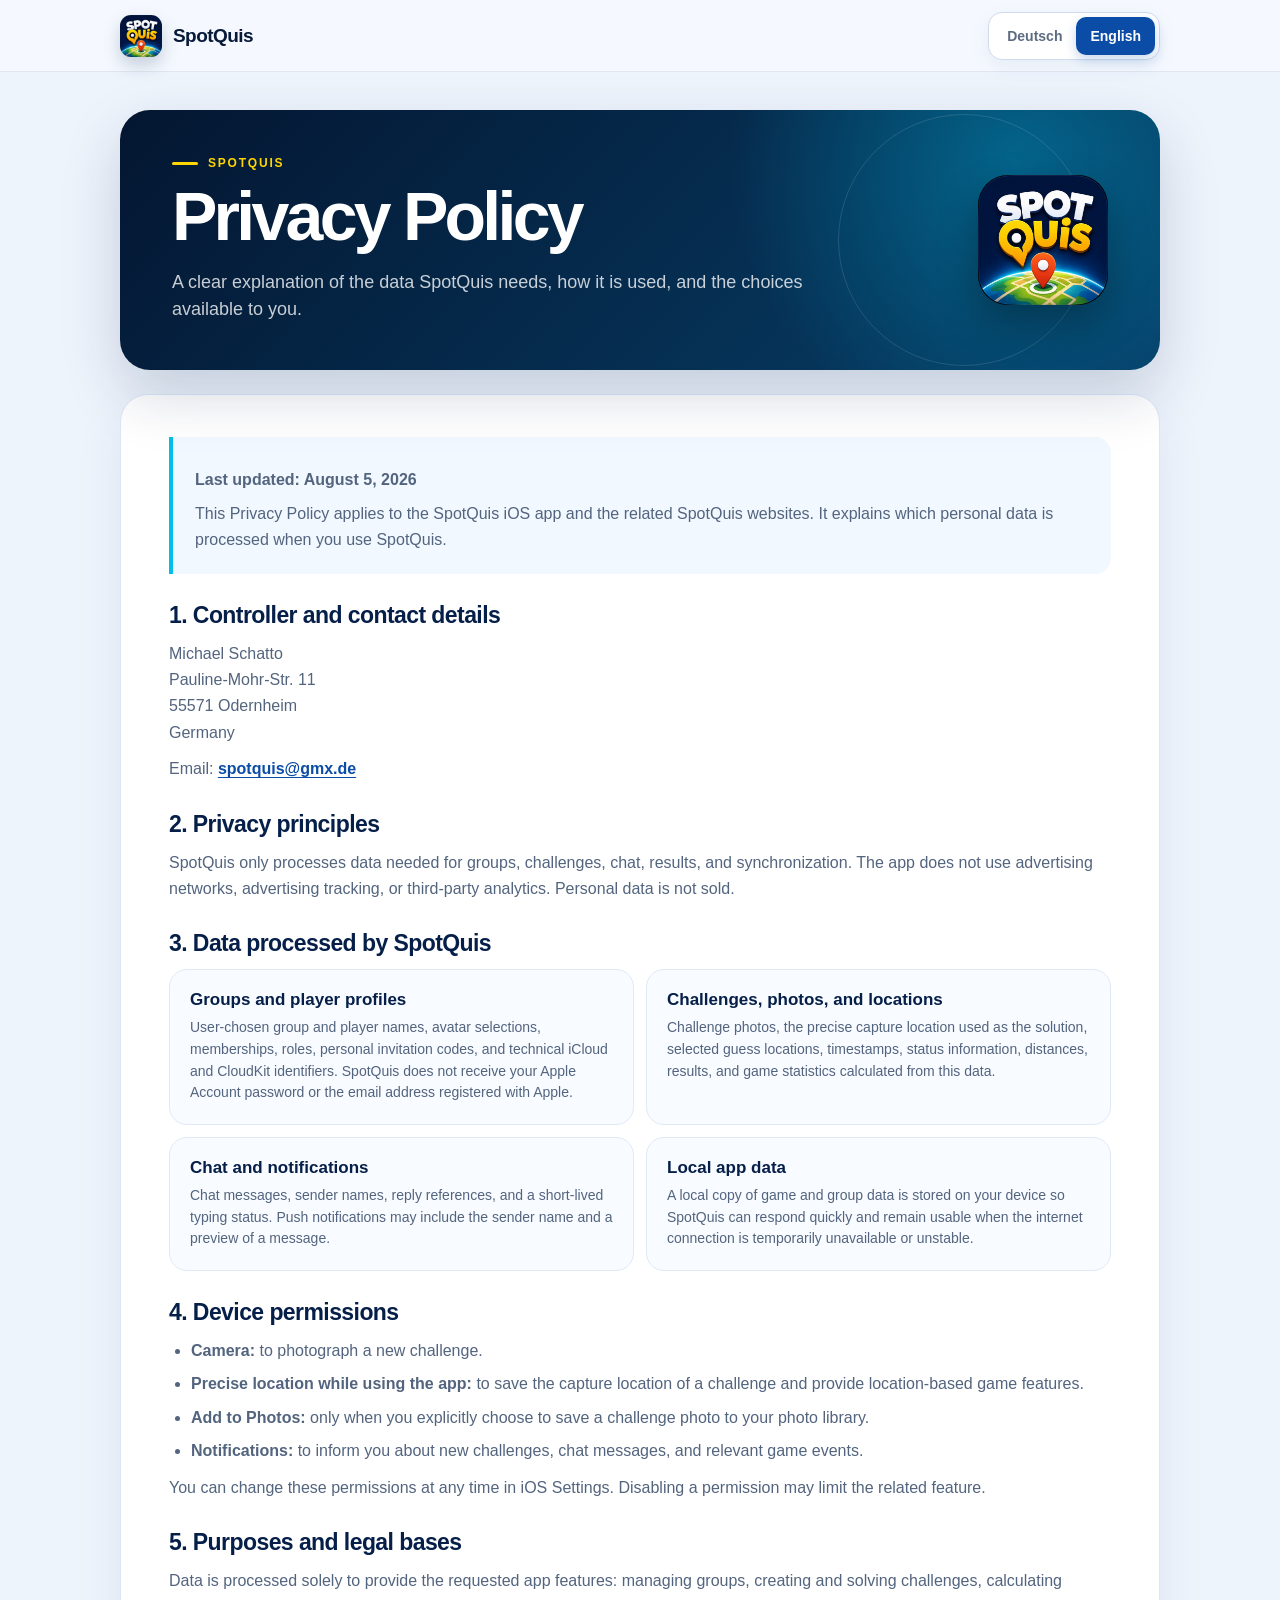
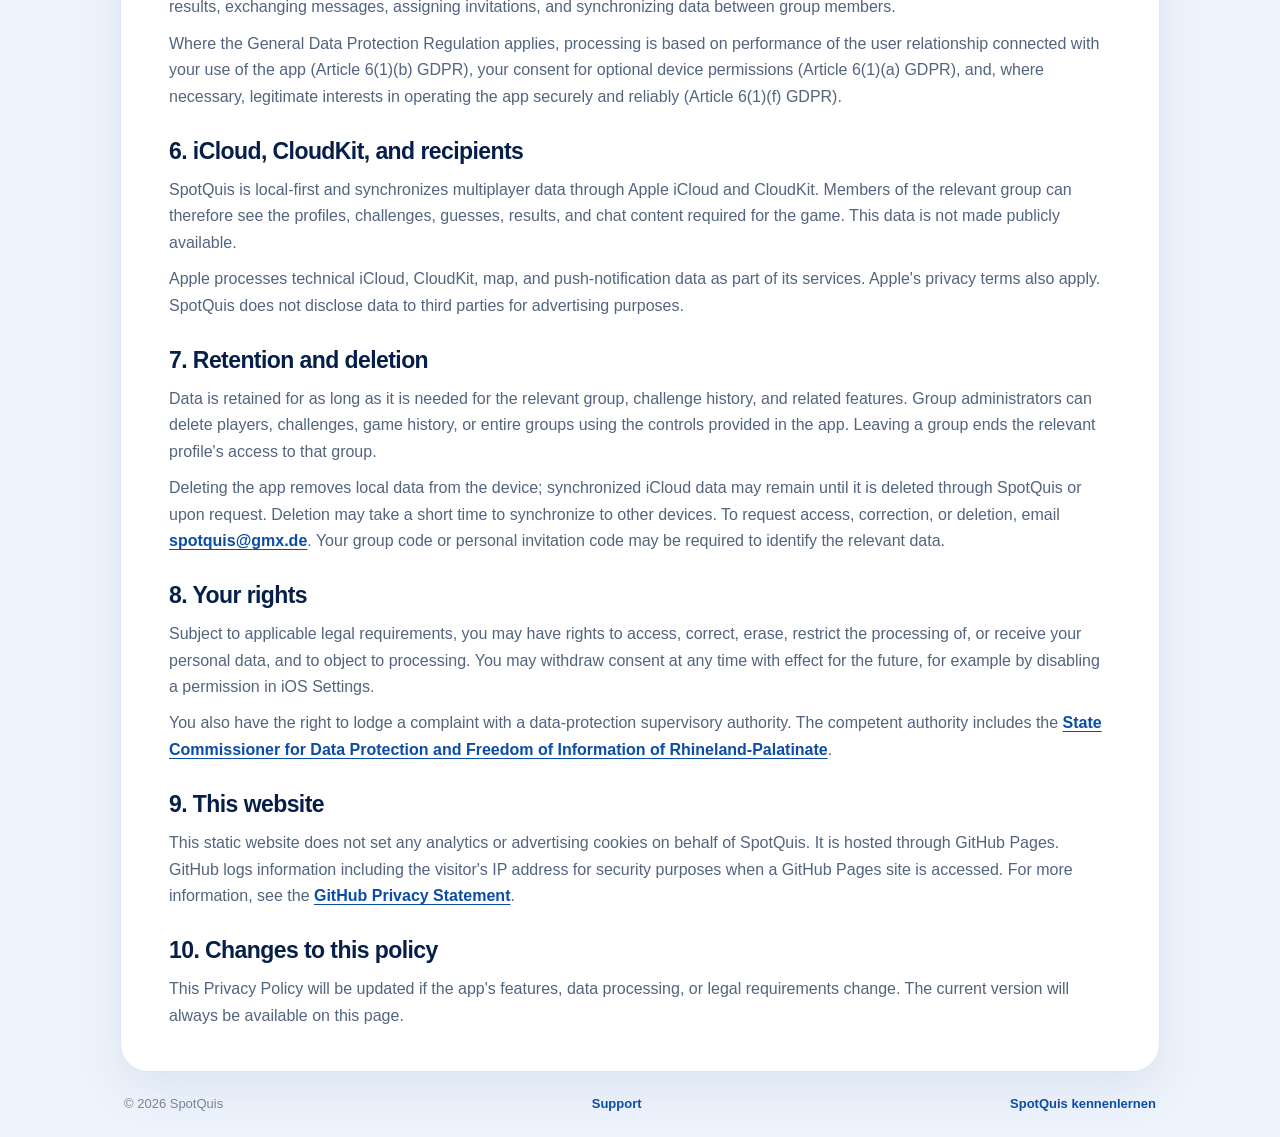
==== commit 8007ee1d: "Link privacy page to SpotQuis support" ====
--- a/Website-GitHub-Pages/privacy/index.html
+++ b/Website-GitHub-Pages/privacy/index.html
@@ -221,6 +221,7 @@
 
       <footer class="privacy-footer">
         <span>© 2026 SpotQuis</span>
+        <a href="../support/">Support</a>
         <a href="../share/">SpotQuis kennenlernen</a>
       </footer>
     </main>
--- a/Website-GitHub-Pages/assets/style.css
+++ b/Website-GitHub-Pages/assets/style.css
@@ -119,3 +119,25 @@
 .privacy-footer{display:flex;justify-content:space-between;gap:20px;padding:24px 4px 0;color:#768399;font-size:13px}
 .privacy-footer a{color:var(--blue);font-weight:700}
 @media(max-width:700px){.privacy-topbar{min-height:64px;padding:8px 16px}.privacy-brand span{display:none}.language-switcher button{min-height:36px;padding:6px 11px;font-size:13px}.privacy-main{width:min(100% - 24px,1040px);padding-top:18px}.privacy-hero{grid-template-columns:1fr;padding:32px 24px}.privacy-hero>img{display:none}.privacy-hero>div>p:last-child{font-size:16px}.privacy-document{margin-top:14px;padding:26px 20px;border-radius:22px}.privacy-grid{grid-template-columns:1fr}.privacy-document h2{font-size:20px}.privacy-document p,.privacy-document li,.privacy-document address{font-size:15px}.privacy-footer{flex-direction:column;align-items:center;gap:7px}}
+
+/* Support */
+.support-content{margin-top:24px}
+.support-content[hidden]{display:none}
+.support-contact{display:grid;grid-template-columns:1fr auto;align-items:center;gap:32px;padding:32px 38px;border-radius:26px;color:#fff;background:linear-gradient(120deg,#061d43,#0b4ea7 72%,#0876aa);box-shadow:0 18px 50px rgba(14,54,109,.16)}
+.support-contact .eyebrow{margin-bottom:10px;color:var(--yellow)}
+.support-contact h2,.support-section h2,.support-legal h2{margin:0;color:inherit;font-size:clamp(28px,4vw,40px);letter-spacing:-.04em}
+.support-contact p:not(.eyebrow){max-width:650px;margin:10px 0 0;color:rgba(255,255,255,.76);line-height:1.55}
+.support-mail-button{display:inline-flex;align-items:center;justify-content:center;min-height:54px;padding:12px 20px;border:1px solid rgba(255,255,255,.35);border-radius:15px;background:#fff;color:var(--blue);font-weight:850;box-shadow:0 9px 22px rgba(0,0,0,.18)}
+.support-section,.support-legal{margin-top:18px;padding:36px 38px;border:1px solid #dbe6f7;border-radius:26px;background:#fff;box-shadow:0 18px 50px rgba(14,54,109,.07)}
+.support-section>.eyebrow{margin-bottom:10px;color:var(--blue)}
+.support-section h2,.support-legal h2{color:var(--navy)}
+.support-grid{display:grid;grid-template-columns:repeat(2,1fr);gap:12px;margin-top:24px}
+.support-item{padding:21px;border:1px solid #e0e9f6;border-radius:18px;background:#f8fbff}
+.support-item h3{margin:0;color:var(--navy);font-size:18px;letter-spacing:-.02em}
+.support-item p,.support-about p,.support-legal p,.support-legal address{margin:9px 0 0;color:#53647e;font-size:15px;line-height:1.6}
+.support-item a,.support-legal a{color:var(--blue);font-weight:750;text-decoration:underline;text-underline-offset:3px}
+.support-about p{max-width:800px}
+.support-links{display:flex;flex-wrap:wrap;gap:10px;margin-top:20px}
+.support-links a{padding:10px 14px;border:1px solid #cfdbed;border-radius:12px;color:var(--blue);font-size:14px;font-weight:800;background:#f8fbff}
+.support-legal address{font-style:normal}
+@media(max-width:700px){.support-content{margin-top:14px}.support-contact{grid-template-columns:1fr;padding:26px 22px;gap:20px}.support-mail-button{width:100%}.support-section,.support-legal{padding:26px 20px;border-radius:22px}.support-grid{grid-template-columns:1fr;margin-top:18px}.support-contact h2,.support-section h2,.support-legal h2{font-size:27px}}
